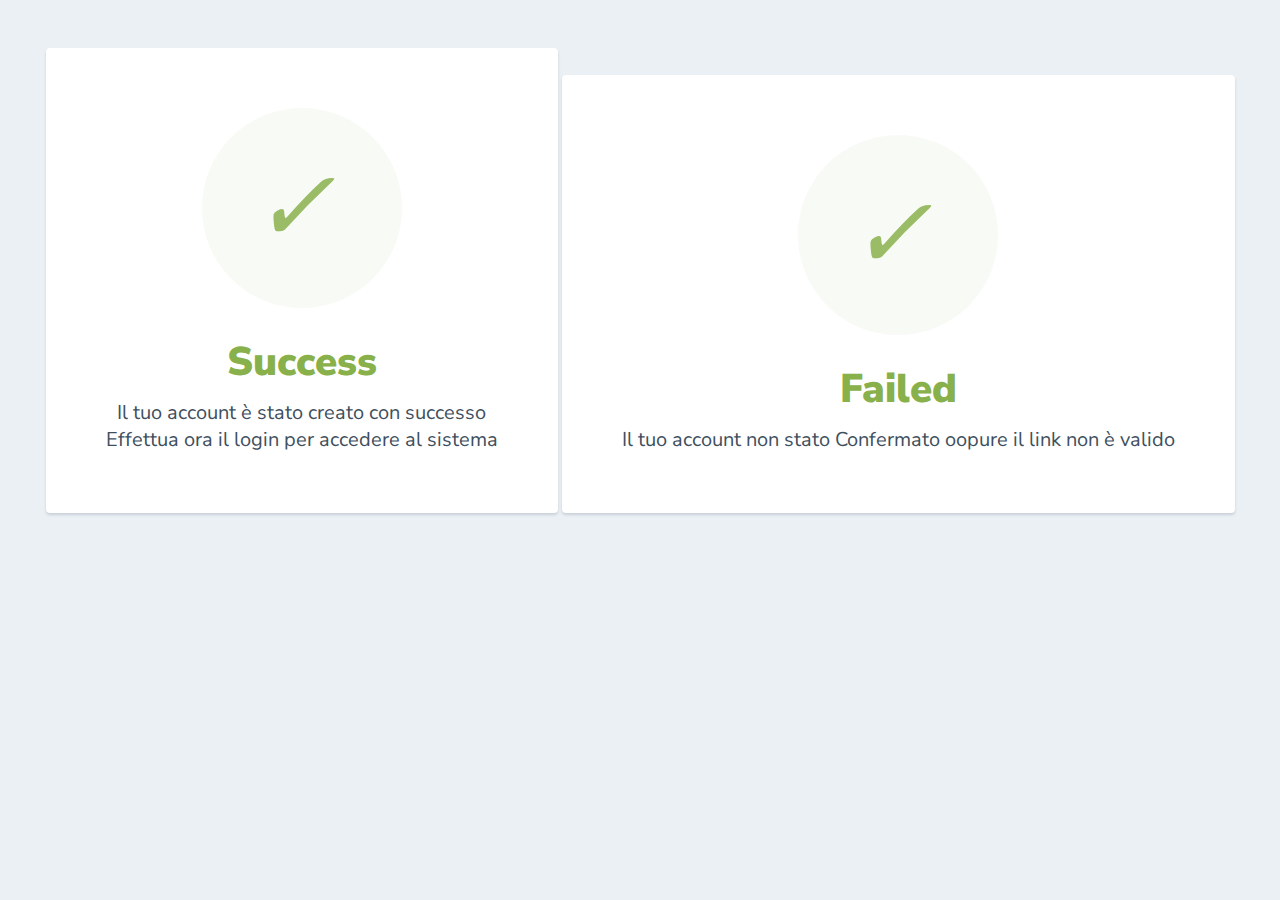
==== src/main/resources/templates/registercode.html @ 3c79b10d "First Commit" ====
<html>
  <head>
    <link href="https://fonts.googleapis.com/css?family=Nunito+Sans:400,400i,700,900&display=swap" rel="stylesheet">
  </head>
    <style>
      body {
        text-align: center;
        padding: 40px 0;
        background: #EBF0F5;
      }
        h1 {
          color: #88B04B;
          font-family: "Nunito Sans", "Helvetica Neue", sans-serif;
          font-weight: 900;
          font-size: 40px;
          margin-bottom: 10px;
        }
        p {
          color: #404F5E;
          font-family: "Nunito Sans", "Helvetica Neue", sans-serif;
          font-size:20px;
          margin: 0;
        }
      i {
        color: #9ABC66;
        font-size: 100px;
        line-height: 200px;
        margin-left:-15px;
      }
      .card {
        background: white;
        padding: 60px;
        border-radius: 4px;
        box-shadow: 0 2px 3px #C8D0D8;
        display: inline-block;
        margin: 0 auto;
      }
    </style>
    <body>
    
      <div class="card" th:if="${complete}">
      <div style="border-radius:200px; height:200px; width:200px; background: #F8FAF5; margin:0 auto;">
        <i class="checkmark">✓</i>
      </div>
        <h1>Success</h1> 
        <p>Il tuo account è stato creato con successo</p>
        <p>Effettua ora il login per accedere al sistema</p>
      </div>
      <div class="card" th:unless="${complete}">
      <div style="border-radius:200px; height:200px; width:200px; background: #F8FAF5; margin:0 auto;">
        <i class="checkmark">✓</i>
      </div>
        <h1>Failed</h1> 
        <p>Il tuo account non stato Confermato oopure il link non è valido</p>
      </div>
    </body>
</html>
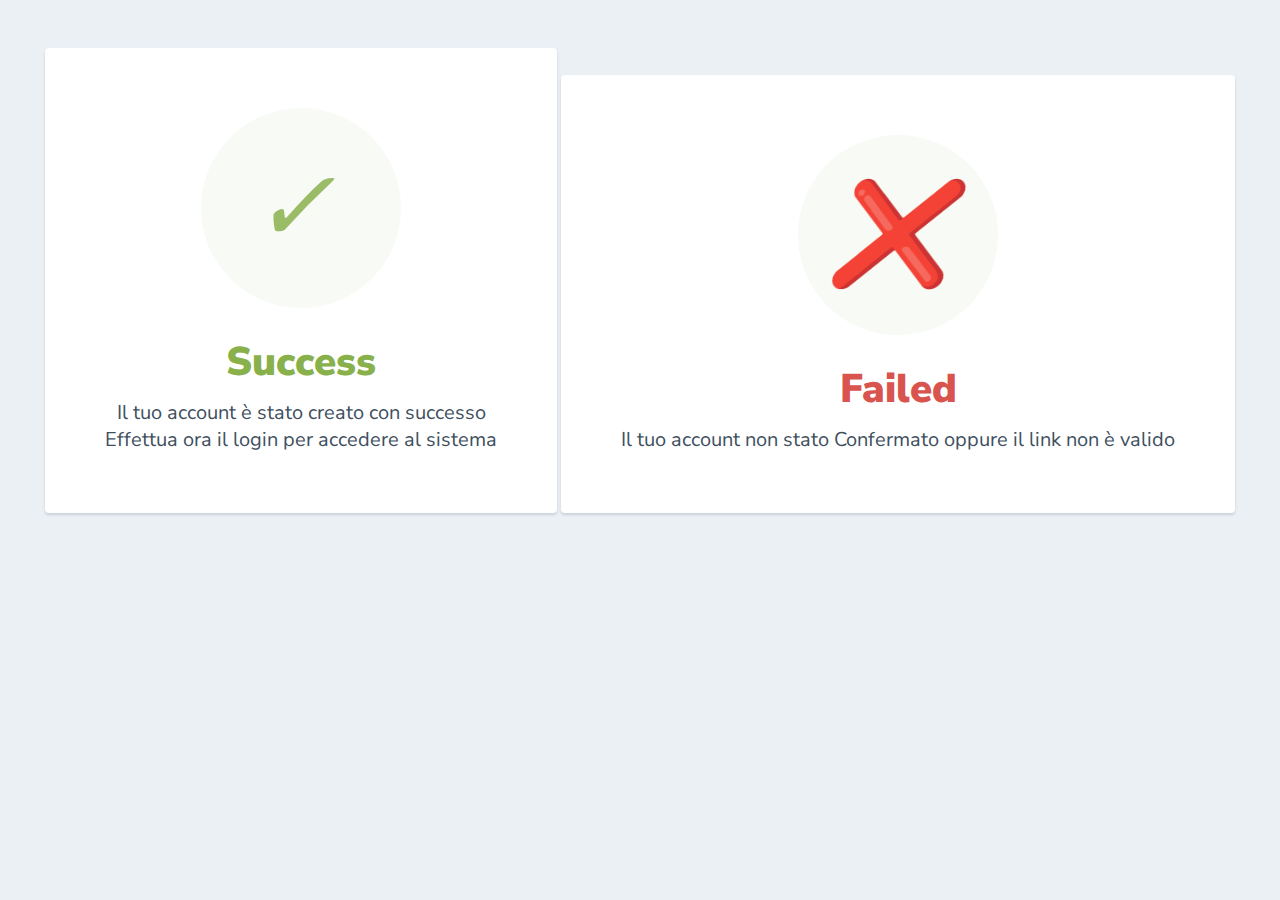
==== commit 98ccdc0f: "eliminazione tasti + failed registrazione" ====
--- a/src/main/resources/templates/registercode.html
+++ b/src/main/resources/templates/registercode.html
@@ -46,12 +46,12 @@
         <p>Il tuo account è stato creato con successo</p>
         <p>Effettua ora il login per accedere al sistema</p>
       </div>
-      <div class="card" th:unless="${complete}">
+      <div class="card"  th:unless="${complete}">
       <div style="border-radius:200px; height:200px; width:200px; background: #F8FAF5; margin:0 auto;">
-        <i class="checkmark">✓</i>
+    <i class="crossmark" style="font-size: 100px; color: #D9534F;">&#10060;</i> <!-- Icona "X" rossa -->
       </div>
-        <h1>Failed</h1> 
-        <p>Il tuo account non stato Confermato oopure il link non è valido</p>
+        <h1 th:text="Failed" style=" color: #D9534F;">Failed</h1> 
+        <p>Il tuo account non stato Confermato oppure il link non è valido</p>
       </div>
     </body>
 </html>